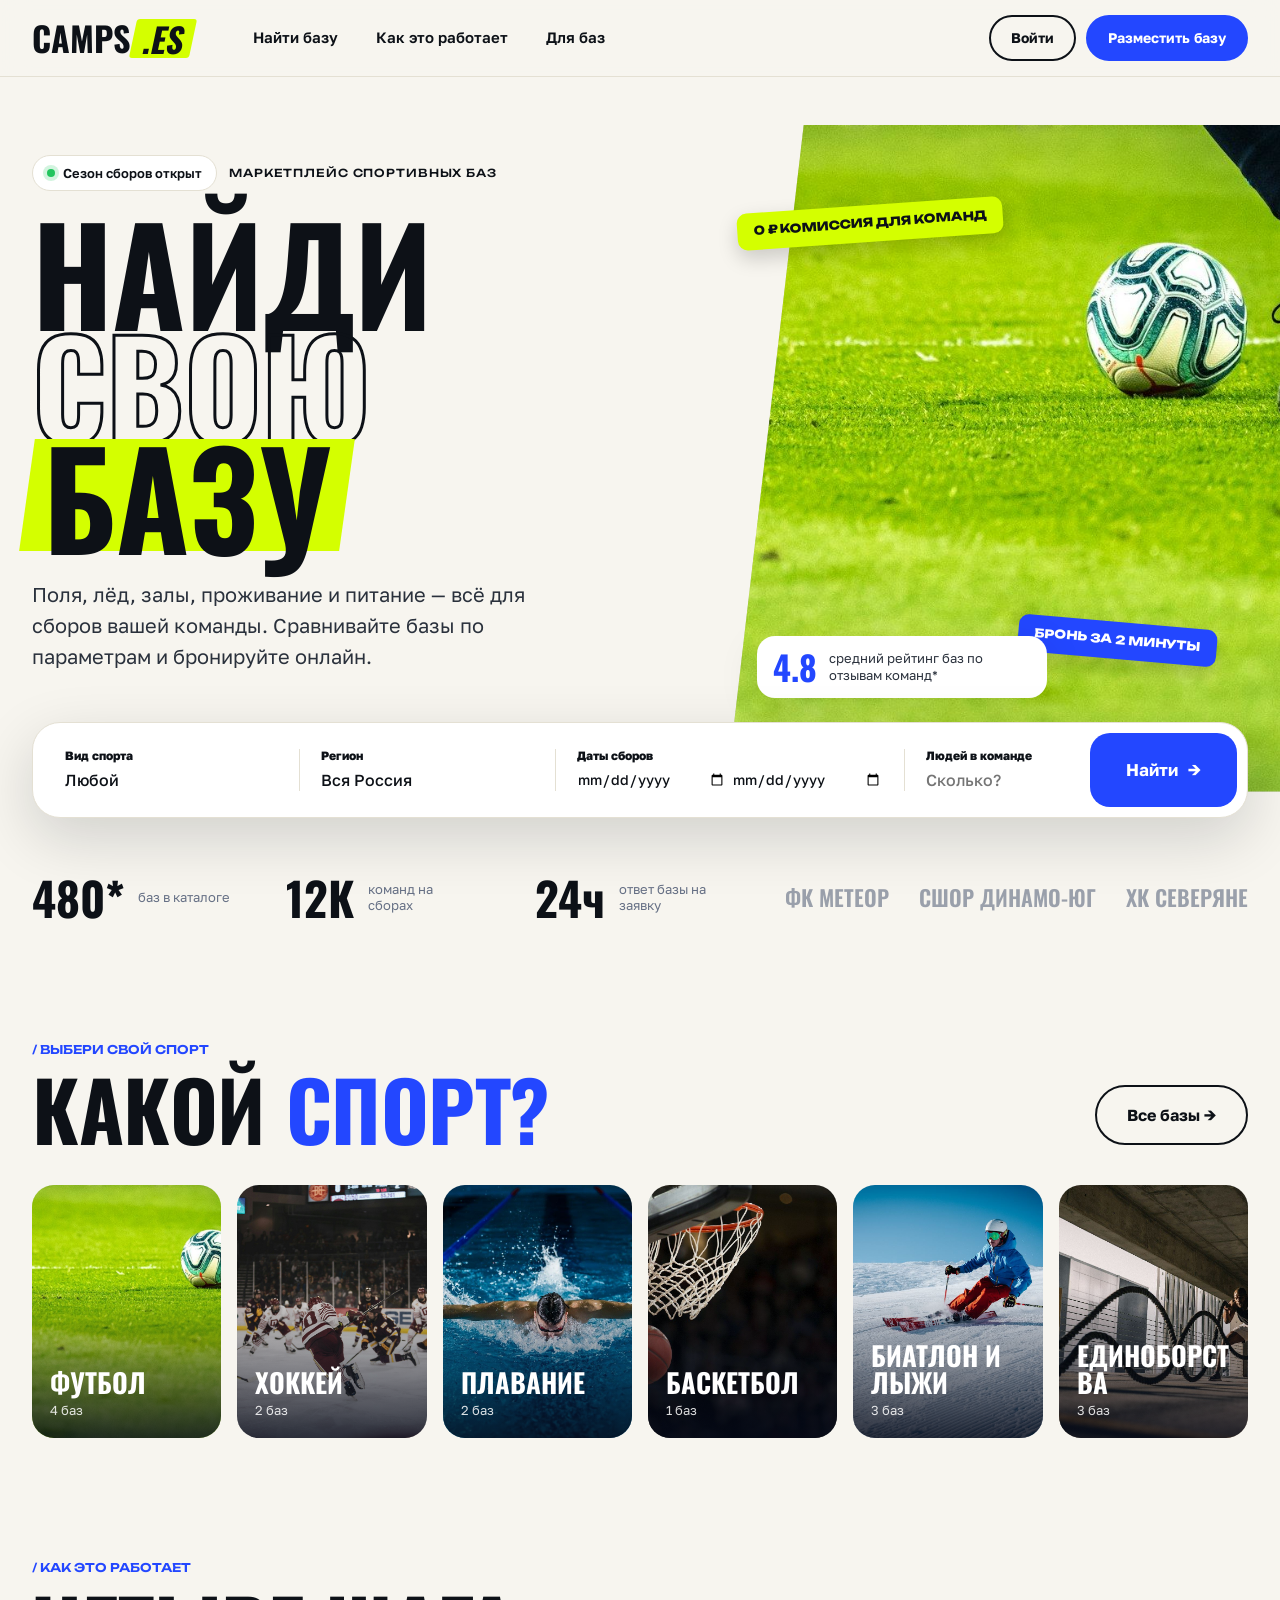
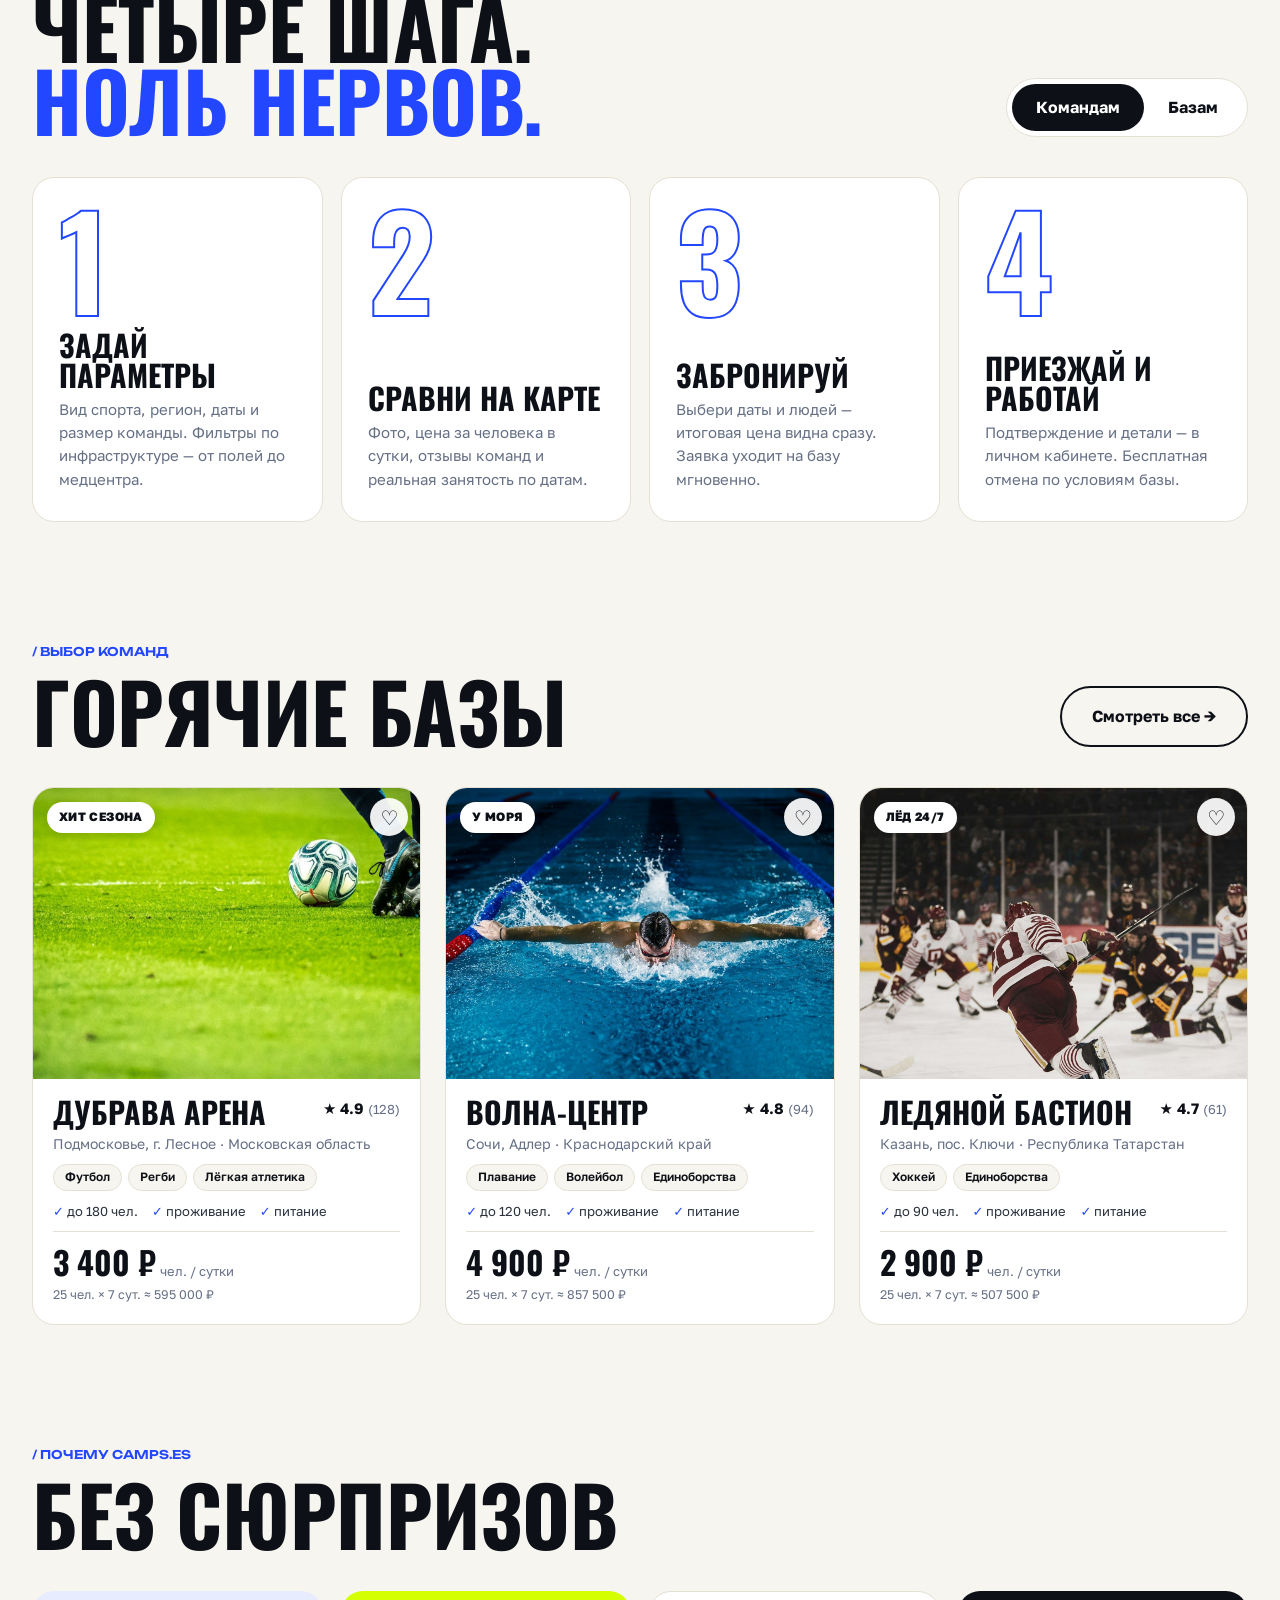
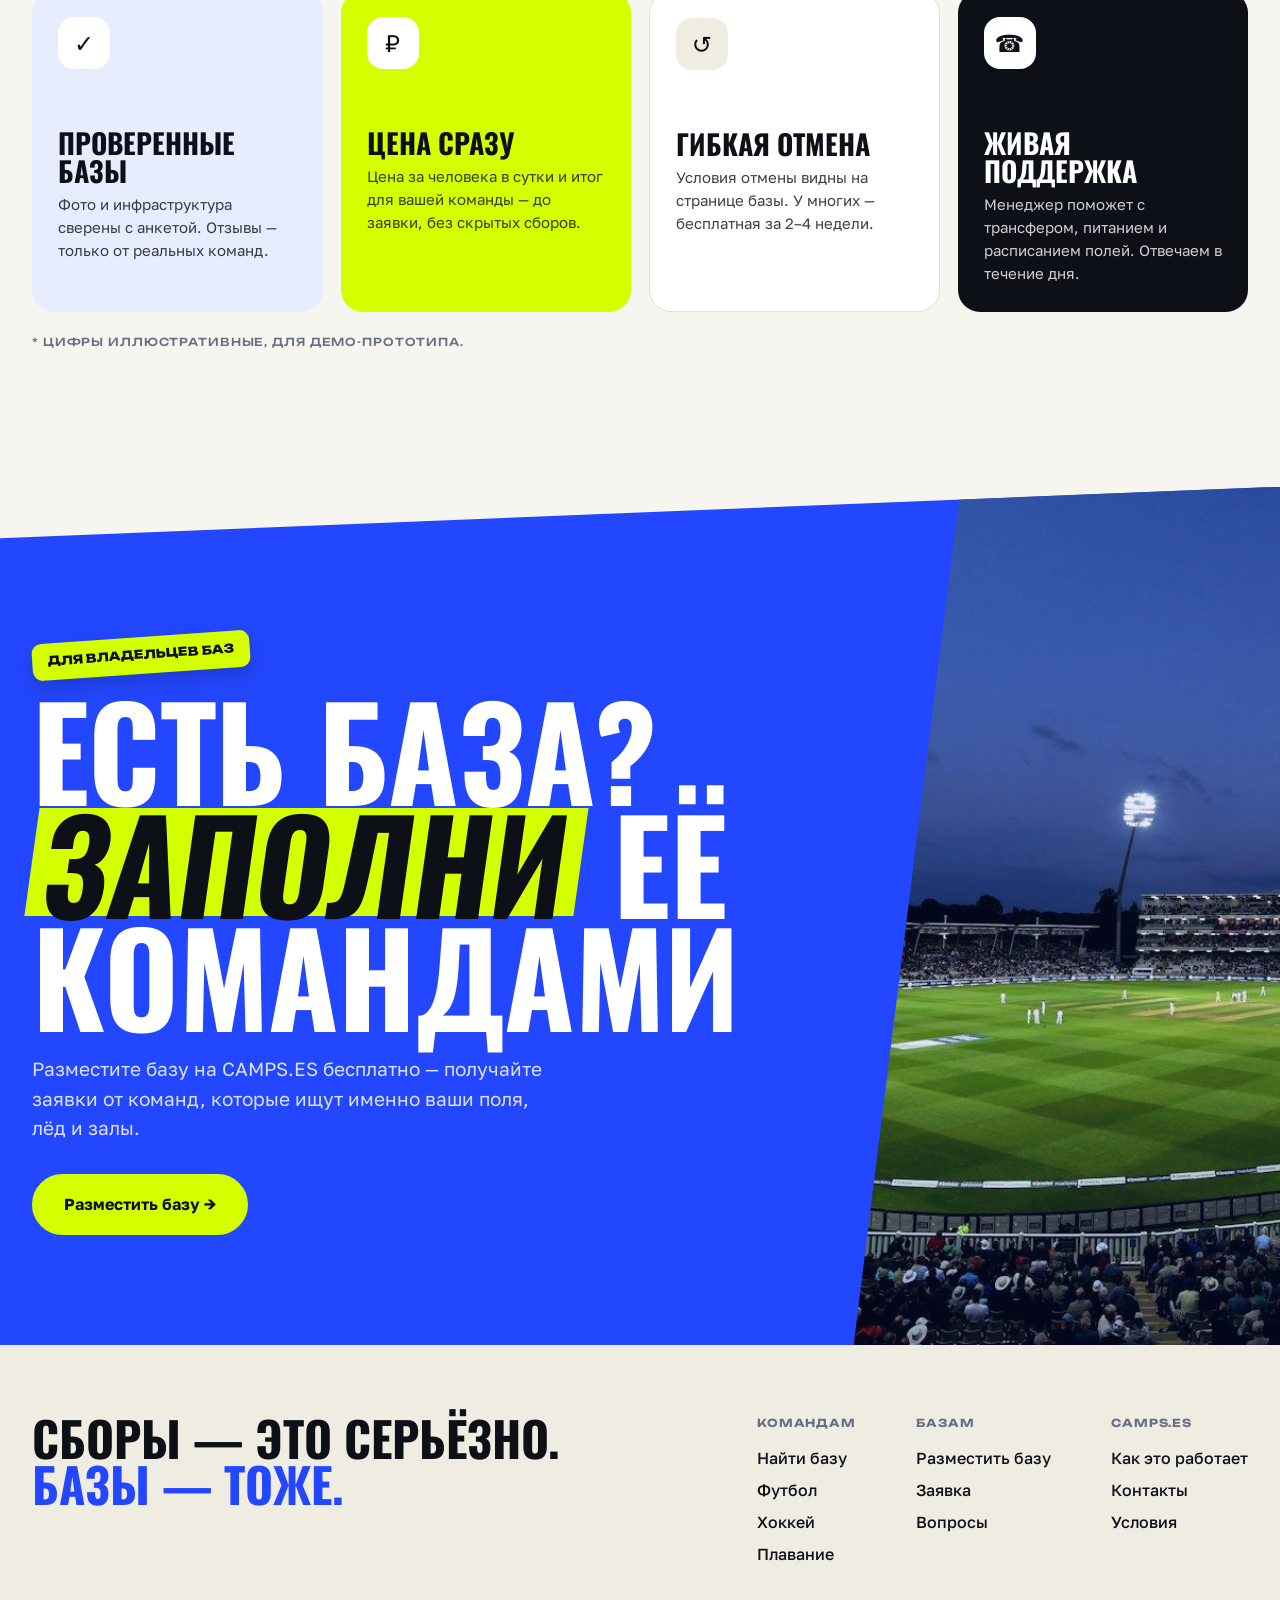
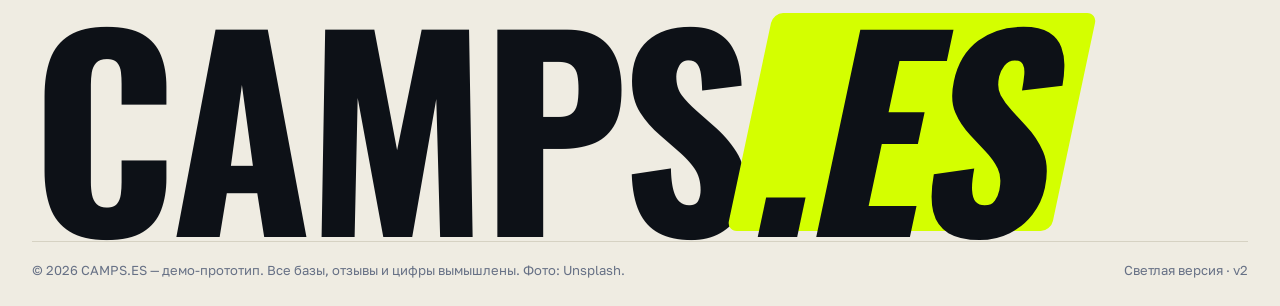
==== index.html @ 7aaec983 "CAMPS.ES light prototype" ====
<!doctype html>
<html lang="ru"><head><meta charset="utf-8"><meta name="viewport" content="width=device-width,initial-scale=1">
<title>CAMPS.ES — найди спортивную базу и забронируй сборы</title>
<meta name="description" content="CAMPS.ES — маркетплейс спортивных баз. Команды находят базу по параметрам и бронируют сборы онлайн.">
<link rel="stylesheet" href="css/style.css"></head>
<body data-page="home">
<section class="hero"><div class="wrap">
 <div class="hero-l">
  <div class="hero-kick"><span class="pill"><i></i> Сезон сборов открыт</span><span class="mono">Маркетплейс спортивных баз</span></div>
  <h1 class="disp"><span>Найди</span><span class="o">свою</span><span><em class="hl" style="font-style:normal"><em style="font-style:normal">базу</em></em></span></h1>
  <p class="sub">Поля, лёд, залы, проживание и питание — всё для сборов вашей команды. Сравнивайте базы по параметрам и бронируйте онлайн.</p>
 </div>
 <div class="hero-r">
  <div class="hero-ph"><img src="img/player.jpg" alt="Футболист на поле"></div>
  <span class="sticker s1">0 ₽ комиссия для команд</span>
  <span class="sticker blue s2">Бронь за 2 минуты</span>
  <div class="fl"><b>4.8</b><span>средний рейтинг баз по отзывам команд*</span></div>
 </div>
</div></section>
<div class="wrap"><form class="sbar" id="sform" action="search.html" method="get">
 <label><span>Вид спорта</span><select name="sport" id="fs"></select></label>
 <label><span>Регион</span><select name="region" id="fr"></select></label>
 <label><span>Даты сборов</span><div class="dates"><input type="date" name="from" aria-label="Заезд"><input type="date" name="to" aria-label="Выезд"></div></label>
 <label><span>Людей в команде</span><input type="number" name="size" min="1" max="500" placeholder="Сколько?"></label>
 <button type="submit">Найти <span aria-hidden="true">→</span></button>
</form></div>

<section class="trust"><div class="wrap">
 <div class="tn"><b>480*</b><span>баз в каталоге</span></div>
 <div class="tn"><b>12К</b><span>команд на сборах</span></div>
 <div class="tn"><b>24ч</b><span>ответ базы на заявку</span></div>
 <div class="clubs"><span>ФК Метеор</span><span>СШОР Динамо-Юг</span><span>ХК Северяне</span></div>
</div></section>

<section class="sec"><div class="wrap">
 <div class="sec-h"><div><span class="tag">/ ВЫБЕРИ СВОЙ СПОРТ</span><h2 class="disp">Какой <span class="blue">спорт?</span></h2></div><a class="btn ghost" href="search.html">Все базы →</a></div>
 <div class="tiles" id="tiles"></div>
</div></section>

<section class="sec" id="how" style="padding-top:20px"><div class="wrap">
 <div class="sec-h"><div><span class="tag">/ КАК ЭТО РАБОТАЕТ</span><h2 class="disp">Четыре шага.<br><span class="blue">Ноль нервов.</span></h2></div>
  <div class="tabs" role="tablist"><button class="on" data-t="teams">Командам</button><button data-t="bases">Базам</button></div></div>
 <div class="panel" id="p-teams"><div class="steps">
  <div class="step"><div class="n">1</div><h3>Задай параметры</h3><p>Вид спорта, регион, даты и размер команды. Фильтры по инфраструктуре — от полей до медцентра.</p></div>
  <div class="step"><div class="n">2</div><h3>Сравни на карте</h3><p>Фото, цена за человека в сутки, отзывы команд и реальная занятость по датам.</p></div>
  <div class="step"><div class="n">3</div><h3>Забронируй</h3><p>Выбери даты и людей — итоговая цена видна сразу. Заявка уходит на базу мгновенно.</p></div>
  <div class="step"><div class="n">4</div><h3>Приезжай и работай</h3><p>Подтверждение и детали — в личном кабинете. Бесплатная отмена по условиям базы.</p></div></div></div>
 <div class="panel" id="p-bases" hidden><div class="steps">
  <div class="step"><div class="n">1</div><h3>Заполни анкету</h3><p>Расскажи о полях, залах, номерах и питании. Займёт 10 минут.</p></div>
  <div class="step"><div class="n">2</div><h3>Загрузи фото</h3><p>Покажи базу в лучшем свете. Мы поможем оформить страницу.</p></div>
  <div class="step"><div class="n">3</div><h3>Получай заявки</h3><p>Команды находят вас по фильтрам и присылают запросы на даты.</p></div>
  <div class="step"><div class="n">4</div><h3>Веди календарь</h3><p>Подтверждай брони и управляй занятостью в одном окне.</p></div></div></div>
</div></section>

<section class="sec" style="padding-top:20px"><div class="wrap">
 <div class="sec-h"><div><span class="tag">/ ВЫБОР КОМАНД</span><h2 class="disp">Горячие базы</h2></div><a class="btn ghost" href="search.html">Смотреть все →</a></div>
 <div class="grid" id="feat"></div>
</div></section>

<section class="sec" style="padding-top:20px"><div class="wrap">
 <div class="sec-h"><div><span class="tag">/ ПОЧЕМУ CAMPS.ES</span><h2 class="disp">Без сюрпризов</h2></div></div>
 <div class="why">
  <div class="wy"><i>✓</i><h3>Проверенные базы</h3><p>Фото и инфраструктура сверены с анкетой. Отзывы — только от реальных команд.</p></div>
  <div class="wy"><i>₽</i><h3>Цена сразу</h3><p>Цена за человека в сутки и итог для вашей команды — до заявки, без скрытых сборов.</p></div>
  <div class="wy"><i>↺</i><h3>Гибкая отмена</h3><p>Условия отмены видны на странице базы. У многих — бесплатная за 2–4 недели.</p></div>
  <div class="wy"><i>☎</i><h3>Живая поддержка</h3><p>Менеджер поможет с трансфером, питанием и расписанием полей. Отвечаем в течение дня.</p></div>
 </div>
 <p class="mono" style="margin-top:22px;color:var(--mute)">* Цифры иллюстративные, для демо-прототипа.</p>
</div></section>

<section class="cta"><div class="ph"><img src="img/stadium.jpg" alt=""></div><div class="wrap">
 <span class="sticker">Для владельцев баз</span>
 <h2 class="disp" style="margin-top:22px">Есть база?<br><em>Заполни</em> её<br>командами</h2>
 <p>Разместите базу на CAMPS.ES бесплатно — получайте заявки от команд, которые ищут именно ваши поля, лёд и залы.</p>
 <a class="btn lime" href="partner.html">Разместить базу →</a>
</div></section>

<script src="js/data.js"></script><script src="js/app.js"></script>
<script>
document.addEventListener("DOMContentLoaded",()=>{
 $("#fs").innerHTML='<option value="">Любой</option>'+SPORTS.map(s=>`<option>${s}</option>`).join("");
 $("#fr").innerHTML='<option value="">Вся Россия</option>'+REGIONS.map(s=>`<option>${s}</option>`).join("");
 const T=[["Футбол","player"],["Хоккей","hockey"],["Плавание","swimmer"],["Баскетбол","hoop"],["Биатлон и лыжи","ski"],["Единоборства","ropes"]];
 $("#tiles").innerHTML=T.map(([s,i])=>`<a class="tile" href="search.html?sport=${encodeURIComponent(s)}"><img src="img/${i}.jpg" alt="${s}" loading="lazy"><b>${s}</b><small>${BASES.filter(b=>b.sports.includes(s)).length} баз</small></a>`).join("");
 $("#feat").innerHTML=["dubrava","volna","bastion"].map(id=>card(BASES.find(b=>b.id===id))).join("");
 $$(".tabs button").forEach(b=>b.onclick=()=>{$$(".tabs button").forEach(x=>x.classList.toggle("on",x===b));$("#p-teams").hidden=b.dataset.t!=="teams";$("#p-bases").hidden=b.dataset.t!=="bases"});
 const f=$("#sform");f.querySelector("[name=from]").addEventListener("change",e=>{const t=f.querySelector("[name=to]");if(!t.value||t.value<e.target.value)t.value=e.target.value});
 f.addEventListener("submit",()=>{$$("input,select",f).forEach(i=>{if(!i.value)i.disabled=true})});
 window.addEventListener("pageshow",()=>$$("input,select",f).forEach(i=>i.disabled=false));
});
</script></body></html>
---- css/style.css ----
@font-face{font-family:"Oswald";src:url(../fonts/Oswald.ttf) format("truetype");font-weight:200 700;font-display:swap}
@font-face{font-family:"Unbounded";src:url(../fonts/Unbounded.ttf) format("truetype");font-weight:200 900;font-display:swap}
@font-face{font-family:"Golos Text";src:url(../fonts/GolosText.ttf) format("truetype");font-weight:400 900;font-display:swap}
:root{--bg:#f7f5ef;--bg2:#efece2;--white:#fff;--ink:#0d1117;--ink2:#2a313c;--mute:#667085;--line:#e4e0d3;--blue:#2347ff;--blue-d:#1630c8;--tint:#e8ecff;--lime:#d4ff00;--coral:#ff5a36;
--disp:"Oswald","Arial Narrow",Impact,sans-serif;--wide:"Unbounded","Arial Black",sans-serif;--body:"Golos Text",system-ui,Arial,sans-serif;--w:1320px;--r:22px;--sh:0 10px 40px rgba(13,17,23,.10)}
*{box-sizing:border-box;margin:0;padding:0}
html{scroll-behavior:smooth;overflow-x:clip}
body{background:var(--bg);color:var(--ink);font:400 16px/1.55 var(--body);overflow-x:clip;-webkit-font-smoothing:antialiased}
img,svg{display:block;max-width:100%}
a{color:inherit;text-decoration:none}
button,input,select,textarea{font:inherit;color:inherit}
.wrap{max-width:var(--w);margin:0 auto;padding:0 32px}
.disp{font-family:var(--disp);font-weight:700;text-transform:uppercase;line-height:.9;letter-spacing:-.005em}
.mono{font-family:var(--wide);font-size:11px;letter-spacing:.08em;text-transform:uppercase;font-weight:500}
.blue{color:var(--blue)}
.hl{background:var(--lime);padding:0 .12em;margin:0 -.04em;-webkit-box-decoration-break:clone;box-decoration-break:clone;display:inline-block;transform:skewX(-8deg)}
.hl>*{display:inline-block;transform:skewX(8deg)}
.star{color:var(--ink)}
/* header */
.hdr{position:sticky;top:0;z-index:60;background:rgba(247,245,239,.9);backdrop-filter:blur(14px);border-bottom:1px solid var(--line)}
.hdr .wrap{display:flex;align-items:center;gap:32px;height:76px}
.logo{display:flex;align-items:center;font-family:var(--disp);font-weight:700;font-size:34px;line-height:1;text-transform:uppercase;white-space:nowrap;color:var(--ink)}
.logo i{font-style:normal;background:var(--lime);color:var(--ink);padding:3px 9px 2px 11px;margin-left:3px;transform:skewX(-12deg);display:inline-block;transition:.2s;border-radius:3px}
.logo:hover i{background:var(--blue);color:#fff;transform:skewX(-12deg) rotate(-3deg) scale(1.06)}
.nav{display:flex;gap:6px;margin-left:12px}
.nav a{font-weight:600;font-size:15px;padding:9px 16px;border-radius:99px;transition:.15s}
.nav a:hover{background:var(--bg2)}.nav a.on{background:var(--ink);color:#fff}
.hdr-r{margin-left:auto;display:flex;gap:10px;align-items:center}
.burger{display:none;background:var(--ink);color:#fff;border:0;width:44px;height:44px;border-radius:50%;font-size:20px;cursor:pointer}
/* buttons */
.btn{display:inline-flex;align-items:center;justify-content:center;gap:10px;background:var(--blue);color:#fff;border:2px solid var(--blue);padding:16px 30px;border-radius:99px;font-weight:700;font-size:16px;cursor:pointer;transition:transform .15s,box-shadow .15s,background .15s;white-space:nowrap}
.btn:hover{transform:translateY(-3px);box-shadow:0 12px 24px rgba(35,71,255,.32);background:var(--blue-d);border-color:var(--blue-d)}
.btn:active{transform:none;box-shadow:none}
.btn.ghost{background:transparent;color:var(--ink);border-color:var(--ink)}
.btn.ghost:hover{background:var(--ink);color:#fff;box-shadow:none;border-color:var(--ink)}
.btn.lime{background:var(--lime);color:var(--ink);border-color:var(--lime)}
.btn.lime:hover{background:#fff;border-color:#fff;box-shadow:0 12px 24px rgba(0,0,0,.2)}
.btn.dark{background:var(--ink);border-color:var(--ink)}.btn.dark:hover{background:var(--blue);border-color:var(--blue)}
.btn.sm{padding:10px 20px;font-size:14px}.btn.block{width:100%}
.btn[disabled]{opacity:.4;pointer-events:none}
.badge{position:absolute;left:14px;top:14px;background:#fff;color:var(--ink);font-weight:800;font-size:12px;padding:6px 12px;border-radius:99px;box-shadow:0 2px 10px rgba(0,0,0,.12);text-transform:uppercase;letter-spacing:.03em}
.sticker{display:inline-block;background:var(--lime);color:var(--ink);font-family:var(--wide);font-weight:800;font-size:12px;text-transform:uppercase;padding:9px 16px;border-radius:10px;transform:rotate(-4deg);box-shadow:0 8px 20px rgba(0,0,0,.18)}
.sticker.blue{background:var(--blue);color:#fff}.sticker.white{background:#fff}
/* hero */
.hero{position:relative;padding:48px 0 0;overflow:hidden}
.hero .wrap{display:grid;grid-template-columns:1.12fr .88fr;gap:30px;align-items:stretch;position:relative}
.hero-l{padding:30px 0 120px;position:relative;z-index:2}
.hero-kick{display:flex;gap:12px;align-items:center;margin-bottom:24px;flex-wrap:wrap}
.pill{display:inline-flex;align-items:center;gap:8px;background:#fff;border:1px solid var(--line);padding:7px 14px;border-radius:99px;font-weight:600;font-size:13px}
.pill i{width:8px;height:8px;border-radius:50%;background:#22c55e;box-shadow:0 0 0 4px rgba(34,197,94,.2)}
.hero h1{font-size:clamp(76px,10.4vw,168px);line-height:.84}
.hero h1 span{display:block}
.hero h1 .o{color:transparent;-webkit-text-stroke:3px var(--ink)}
.hero p.sub{font-size:20px;max-width:520px;margin:28px 0 0;color:var(--ink2)}
.hero-r{position:relative;min-height:600px}
.hero-ph{position:absolute;inset:0 -32px 0 0;border-radius:36px 0 0 36px;overflow:hidden;clip-path:polygon(14% 0,100% 0,100% 100%,0 100%);background:#ccc}
.hero-ph img{width:100%;height:100%;object-fit:cover;object-position:60% 50%}
.hero-r .sticker{position:absolute;z-index:3}
.hero-r .s1{left:2%;top:12%}.hero-r .s2{right:6%;bottom:20%;transform:rotate(5deg)}
.hero-r .fl{position:absolute;z-index:3;left:6%;bottom:14%;background:#fff;border-radius:18px;padding:14px 16px;box-shadow:var(--sh);display:flex;gap:12px;align-items:center;max-width:290px}
.fl b{font-family:var(--disp);font-size:34px;line-height:1;color:var(--blue)}
.fl span{font-size:13px;line-height:1.3;color:var(--ink2)}
.sbar{position:relative;z-index:5;margin:-70px auto 0;background:#fff;border-radius:28px;box-shadow:0 20px 60px rgba(13,17,23,.16);display:grid;grid-template-columns:1.1fr 1.1fr 1.5fr .8fr auto;padding:10px;border:1px solid var(--line)}
.sbar label{display:block;padding:14px 22px;border-radius:20px;cursor:pointer;transition:background .15s;position:relative}
.sbar label+label:before{content:"";position:absolute;left:0;top:22%;height:56%;width:1px;background:var(--line)}
.sbar label:hover,.sbar label:focus-within{background:var(--bg)}
.sbar label span{display:block;font-weight:800;font-size:12px;margin-bottom:2px}
.sbar select,.sbar input{width:100%;background:transparent;border:0;outline:0;font-size:16px;font-weight:500;color:var(--ink);padding:0;height:26px}
.sbar select{appearance:none;cursor:pointer}
.sbar .dates{display:grid;grid-template-columns:1fr 1fr;gap:6px}
.sbar .dates input{font-size:14px}
.sbar button{border:0;background:var(--blue);color:#fff;padding:0 36px;border-radius:20px;font-weight:700;font-size:17px;cursor:pointer;transition:.15s;display:flex;align-items:center;gap:10px}
.sbar button:hover{background:var(--ink)}
.trust{padding:56px 0 20px}
.trust .wrap{display:flex;gap:48px;align-items:center;justify-content:space-between;flex-wrap:wrap}
.tn{display:flex;gap:14px;align-items:center}.tn b{font-family:var(--disp);font-size:46px;line-height:1}.tn span{font-size:13px;color:var(--mute);line-height:1.25;max-width:110px}
.clubs{display:flex;gap:30px;font-family:var(--disp);font-size:22px;text-transform:uppercase;color:#9aa0ab;font-weight:600;flex-wrap:wrap}
/* sections */
.sec{padding:96px 0}
.sec-h{display:flex;justify-content:space-between;align-items:flex-end;gap:24px;margin-bottom:40px;flex-wrap:wrap}
.sec-h h2{font-size:clamp(46px,6.4vw,92px)}
.sec-h .tag{display:inline-block;font-family:var(--wide);font-size:12px;color:var(--blue);font-weight:600;margin-bottom:12px}
.tiles{display:grid;grid-template-columns:repeat(6,1fr);gap:16px}
.tile{position:relative;aspect-ratio:3/4;border-radius:var(--r);overflow:hidden;background:#ddd;color:#fff;display:flex;flex-direction:column;justify-content:flex-end;padding:18px;transition:transform .2s}
.tile img{position:absolute;inset:0;width:100%;height:100%;object-fit:cover;transition:transform .5s}
.tile:after{content:"";position:absolute;inset:0;background:linear-gradient(180deg,transparent 40%,rgba(5,10,25,.82))}
.tile:hover{transform:translateY(-6px)}.tile:hover img{transform:scale(1.08)}
.tile b,.tile small{position:relative;z-index:1}
.tile b{font-family:var(--disp);font-size:30px;text-transform:uppercase;line-height:1}
.tile small{font-size:13px;opacity:.85;margin-top:4px}
.tabs{display:inline-flex;background:#fff;border:1px solid var(--line);border-radius:99px;padding:5px}
.tabs button{background:none;border:0;padding:11px 24px;border-radius:99px;font-weight:700;cursor:pointer;transition:.15s}
.tabs button.on{background:var(--ink);color:#fff}
.steps{display:grid;grid-template-columns:repeat(4,1fr);gap:18px}
.step{background:#fff;border:1px solid var(--line);border-radius:var(--r);padding:28px 26px 30px;transition:.2s;min-height:300px;display:flex;flex-direction:column}
.step:hover{background:var(--blue);color:#fff;transform:translateY(-6px);box-shadow:0 20px 40px rgba(35,71,255,.28)}
.step .n{font-family:var(--disp);font-weight:700;font-size:130px;line-height:.8;color:transparent;-webkit-text-stroke:2px var(--blue);transition:.2s}
.step:hover .n{-webkit-text-stroke-color:var(--lime);color:var(--lime)}
.step h3{font-family:var(--disp);font-size:30px;text-transform:uppercase;margin:auto 0 8px;line-height:1;padding-top:20px}
.step p{color:var(--mute);font-size:15px}.step:hover p{color:#dfe5ff}
.panel[hidden]{display:none}
/* cards */
.grid{display:grid;grid-template-columns:repeat(3,1fr);gap:28px 24px}
.card{display:flex;flex-direction:column;position:relative;background:#fff;border:1px solid var(--line);border-radius:var(--r);overflow:hidden;transition:transform .2s,box-shadow .2s}
.card:hover{transform:translateY(-6px);box-shadow:var(--sh)}
.card.hot,.card.active{box-shadow:0 0 0 3px var(--blue),var(--sh)}
.card .pic{position:relative;aspect-ratio:4/3;overflow:hidden;background:#ddd}
.card .pic img{width:100%;height:100%;object-fit:cover;transition:transform .6s}
.card:hover .pic img{transform:scale(1.06)}
.heart{position:absolute;right:12px;top:10px;width:38px;height:38px;border-radius:50%;background:rgba(255,255,255,.92);display:grid;place-items:center;font-size:20px;transition:.15s}
.card:hover .heart{background:var(--coral);color:#fff}
.card .bd{padding:18px 20px 20px;display:flex;flex-direction:column;gap:10px;flex:1}
.card .r1{display:flex;justify-content:space-between;gap:10px;align-items:flex-start}
.card h3{font-family:var(--disp);font-size:30px;font-weight:700;text-transform:uppercase;line-height:1}
.rt{font-weight:700;white-space:nowrap;font-size:15px}.rt small{color:var(--mute);font-weight:400;font-size:13px}
.card .loc{color:var(--mute);font-size:14px;margin-top:-4px}
.chips{display:flex;flex-wrap:wrap;gap:6px}
.chip{background:var(--bg);border:1px solid var(--line);padding:3px 11px;font-size:12px;font-weight:600;border-radius:99px}
.chip.on{background:var(--lime);border-color:var(--lime)}
.facts{display:flex;gap:14px;font-size:13px;color:var(--ink2);flex-wrap:wrap}
.facts span:before{content:"✓ ";color:var(--blue);font-weight:900}
.card .ft{margin-top:auto;padding-top:14px;border-top:1px solid var(--line)}
.price b{font-family:var(--disp);font-size:32px;line-height:1}.price small{color:var(--mute);font-size:13px}
.est{font-size:12.5px;color:var(--mute);margin-top:2px}
/* why */
.why{display:grid;grid-template-columns:repeat(4,1fr);gap:18px}
.wy{padding:26px;border-radius:var(--r);background:var(--tint)}
.wy:nth-child(2){background:var(--lime)}.wy:nth-child(3){background:#fff;border:1px solid var(--line)}.wy:nth-child(4){background:var(--ink);color:#fff}
.wy i{font-style:normal;display:grid;place-items:center;width:52px;height:52px;border-radius:16px;background:#fff;color:var(--ink);font-size:24px;margin-bottom:60px}
.wy h3{font-family:var(--disp);text-transform:uppercase;font-size:28px;line-height:1;margin-bottom:8px}
.wy p{font-size:15px;opacity:.8}
/* cta */
.cta{background:var(--blue);color:#fff;position:relative;overflow:hidden;clip-path:polygon(0 6%,100% 0,100% 100%,0 100%);padding:150px 0 110px;margin-top:40px}
.cta h2{font-size:clamp(60px,10vw,160px);line-height:.84}
.cta h2 em{font-style:normal;color:var(--ink);background:var(--lime);display:inline-block;padding:0 .1em;transform:skewX(-8deg);margin:.04em 0}
.cta p{max-width:520px;font-size:19px;margin:26px 0 32px;color:#dbe2ff}
.cta .ph{position:absolute;right:-60px;top:0;bottom:0;width:38%;clip-path:polygon(22% 0,100% 0,100% 100%,0 100%)}
.cta .ph img{width:100%;height:100%;object-fit:cover;opacity:.9}
.cta .wrap{position:relative;z-index:1}
/* footer */
.ftr{background:var(--bg2);padding:70px 0 26px;overflow:hidden}
.ftr-top{display:flex;justify-content:space-between;gap:40px;flex-wrap:wrap}
.ftr .lead{font-family:var(--disp);font-weight:700;font-size:48px;text-transform:uppercase;line-height:.95}
.ftr .lead span{color:var(--blue)}
.ftr .cols{display:flex;gap:60px}
.ftr h4{font-family:var(--wide);font-size:11px;text-transform:uppercase;letter-spacing:.08em;margin-bottom:14px;color:var(--mute)}
.ftr li{list-style:none;margin:7px 0;font-weight:500}.ftr li a:hover{color:var(--blue)}
.ftr-logo{margin:40px 0 10px}.ftr-logo .logo{font-size:min(20vw,290px);line-height:.85;letter-spacing:-.02em}.ftr-logo .logo i{border-radius:10px;padding:0 .05em 0 .08em}
.ftr .small{padding-top:18px;border-top:1px solid #d6d2c3;display:flex;justify-content:space-between;gap:20px;flex-wrap:wrap;font-size:13px;color:var(--mute)}
/* search page */
.sp-head{padding-top:34px}
.sp-head .mono{display:block;margin-bottom:10px}.sp-head h1{font-size:clamp(46px,6vw,84px)}
.fbar{position:sticky;top:76px;z-index:40;background:rgba(247,245,239,.94);backdrop-filter:blur(12px);border-bottom:1px solid var(--line);padding:14px 0;margin-top:22px}
.fbar .wrap{display:flex;gap:10px;align-items:center;flex-wrap:wrap}
.fc{position:relative}
.fc>button{background:#fff;border:1.5px solid var(--line);border-radius:99px;padding:10px 18px;font-weight:600;font-size:14px;cursor:pointer;display:flex;gap:8px;align-items:center;transition:.15s;white-space:nowrap}
.fc>button:hover{border-color:var(--ink)}
.fc>button.set{background:var(--ink);color:#fff;border-color:var(--ink)}
.fc>button:after{content:"";width:7px;height:7px;border-right:2px solid currentColor;border-bottom:2px solid currentColor;transform:rotate(45deg) translate(-2px,-2px);margin-left:2px}
.pop{display:none;position:absolute;left:0;top:calc(100% + 10px);background:#fff;border-radius:20px;box-shadow:0 20px 60px rgba(13,17,23,.2);border:1px solid var(--line);padding:20px;min-width:290px;z-index:50}
.pop.open{display:block}
.pop h5{font-family:var(--wide);font-size:11px;text-transform:uppercase;color:var(--mute);margin-bottom:12px;letter-spacing:.06em}
.opt{display:flex;flex-wrap:wrap;gap:8px;max-width:340px}
.opt button{border:1.5px solid var(--line);background:#fff;border-radius:99px;padding:8px 14px;font-weight:600;font-size:14px;cursor:pointer}
.opt button:hover{border-color:var(--ink)}.opt button.on{background:var(--blue);color:#fff;border-color:var(--blue)}
.fld{width:100%;background:#fff;border:1.5px solid var(--line);padding:11px 14px;outline:0;font-weight:500;border-radius:14px;transition:.15s}
.fld:focus,.fld:hover{border-color:var(--blue)}
select.fld{appearance:none;background:#fff url("data:image/svg+xml,%3Csvg xmlns='http://www.w3.org/2000/svg' width='12' height='8'%3E%3Cpath fill='%232347ff' d='M0 0l6 8 6-8z'/%3E%3C/svg%3E") right 14px center no-repeat;padding-right:36px;cursor:pointer}
.two{display:grid;grid-template-columns:1fr 1fr;gap:10px}
.rv-val{font-family:var(--disp);font-size:34px;color:var(--blue);line-height:1;margin-bottom:10px}
input[type=range]{-webkit-appearance:none;appearance:none;width:100%;height:6px;background:var(--line);border-radius:9px;outline:0;cursor:pointer}
input[type=range]::-webkit-slider-thumb{-webkit-appearance:none;width:26px;height:26px;border-radius:50%;background:var(--blue);border:4px solid #fff;box-shadow:0 2px 8px rgba(0,0,0,.3)}
input[type=range]::-moz-range-thumb{width:20px;height:20px;border-radius:50%;background:var(--blue);border:4px solid #fff}
.chk{display:flex;align-items:center;gap:12px;padding:8px 0;cursor:pointer;font-weight:500;user-select:none;position:relative}
.chk input{position:absolute;opacity:0;width:24px;height:24px;left:0;cursor:pointer}
.chk i{width:24px;height:24px;border:2px solid #b8bcc6;border-radius:7px;display:grid;place-items:center;transition:.15s;flex:none}
.chk:hover i{border-color:var(--blue)}
.chk input:checked+i{background:var(--blue);border-color:var(--blue)}
.chk input:checked+i:after{content:"";width:10px;height:6px;border-left:3px solid #fff;border-bottom:3px solid #fff;transform:rotate(-45deg) translate(1px,-1px)}
.chk input:focus-visible+i{outline:3px solid var(--lime);outline-offset:2px}
.reset{background:none;border:0;font-weight:700;text-decoration:underline;cursor:pointer;margin-left:auto;font-size:14px}
.split{display:grid;grid-template-columns:minmax(0,1fr) minmax(0,.9fr);gap:28px;padding-block:28px 90px;align-items:start}
.sortbar{display:flex;justify-content:space-between;align-items:center;gap:14px;margin-bottom:20px;flex-wrap:wrap}
.sortbar .cnt{font-family:var(--disp);font-size:30px;text-transform:uppercase;font-weight:700}.sortbar .cnt b{color:var(--blue)}
.sortbar select{width:auto;min-width:220px}
.tags{display:flex;gap:8px;flex-wrap:wrap;margin-bottom:18px}
.tag-x{background:var(--tint);color:var(--blue-d);padding:5px 6px 5px 14px;font-size:13px;font-weight:700;display:inline-flex;gap:8px;align-items:center;border-radius:99px}
.tag-x button{background:var(--blue);color:#fff;border:0;width:20px;height:20px;border-radius:50%;cursor:pointer;font-weight:900;line-height:1}
.list{display:grid;gap:18px}
.card.row{flex-direction:row}
.card.row .pic{width:42%;aspect-ratio:auto;min-height:250px;flex:none}
.card.row .bd{padding:18px 20px}
.card.row h3{font-size:28px}
.mapw{position:sticky;top:150px;height:calc(100vh - 176px);min-height:520px}
.map{position:absolute;inset:0;border-radius:28px;overflow:hidden;background:#d9e6d3;border:1px solid var(--line)}
.map svg.bgm{position:absolute;inset:0;width:100%;height:100%}
.pin{position:absolute;transform:translate(-50%,-50%);background:#fff;border:0;border-radius:99px;padding:7px 12px;font-weight:800;font-size:13px;box-shadow:0 4px 14px rgba(13,17,23,.25);cursor:pointer;transition:.15s;z-index:2;white-space:nowrap}
.pin:hover,.pin.on{background:var(--blue);color:#fff;transform:translate(-50%,-50%) scale(1.14);z-index:5}
.pin.off{opacity:.25;pointer-events:none}
.city{position:absolute;transform:translate(-50%,-50%);font-size:11px;font-weight:700;color:#5b6b58;text-transform:uppercase;letter-spacing:.06em;z-index:1}
.city:before{content:"";display:inline-block;width:7px;height:7px;background:#5b6b58;border-radius:50%;margin-right:6px}
.mpop{position:absolute;left:16px;right:16px;bottom:16px;z-index:6;background:#fff;border-radius:20px;display:none;box-shadow:var(--sh);overflow:hidden}
.mpop.open{display:flex}
.mpop img{width:120px;object-fit:cover}
.mpop div{padding:12px 16px}.mpop b{font-family:var(--disp);font-size:24px;text-transform:uppercase;display:block;line-height:1}
.mpop small{color:var(--mute)}
.mlabel{position:absolute;left:16px;top:14px;background:#fff;border-radius:99px;padding:6px 14px;font-size:12px;font-weight:700;z-index:3;box-shadow:0 2px 8px rgba(0,0,0,.12)}
.empty{border:2px dashed var(--line);border-radius:var(--r);padding:60px 28px;text-align:center;background:#fff}
.empty h3{font-size:60px;margin-bottom:10px}
.mobtog{display:none}
/* base page */
.crumbs{padding:20px 0 10px;font-size:14px;color:var(--mute)}.crumbs a:hover{color:var(--blue)}
.bhead{display:flex;justify-content:space-between;gap:24px;align-items:flex-end;flex-wrap:wrap;margin-bottom:22px}
.bhead h1{font-size:clamp(52px,7.4vw,112px)}
.meta{display:flex;gap:10px 22px;flex-wrap:wrap;margin-top:14px;font-weight:500;align-items:center}
.meta .v{background:var(--tint);color:var(--blue-d);font-weight:700;padding:4px 12px;border-radius:99px;font-size:13px}
.acts{display:flex;gap:10px}
.mos{display:grid;grid-template-columns:2fr 1fr 1fr;grid-template-rows:230px 230px;gap:10px;border-radius:28px;overflow:hidden;position:relative}
.mos button{padding:0;border:0;overflow:hidden;cursor:pointer;background:#ddd;position:relative}
.mos button:first-child{grid-row:span 2}
.mos img{width:100%;height:100%;object-fit:cover;transition:transform .5s}
.mos button:hover img{transform:scale(1.06)}
.mos .all{position:absolute;right:16px;bottom:16px;background:#fff;border-radius:12px;padding:9px 16px;font-weight:700;font-size:14px;box-shadow:0 4px 14px rgba(0,0,0,.2);pointer-events:none}
.lb{position:fixed;inset:0;background:rgba(10,12,18,.94);z-index:120;display:none;place-items:center;padding:30px}
.lb.open{display:grid}.lb img{max-height:86vh;max-width:92vw;border-radius:14px}
.lb button{position:absolute;background:#fff;border:0;width:48px;height:48px;border-radius:50%;font-size:22px;cursor:pointer;font-weight:700}
.lb .x{right:20px;top:20px}.lb .p{left:20px;top:50%}.lb .n{right:20px;top:50%}
.blayout{display:grid;grid-template-columns:minmax(0,1fr) 410px;gap:60px;padding-block:40px 100px;align-items:start}
.stats{display:grid;grid-template-columns:repeat(4,1fr);gap:12px;margin-bottom:44px}
.stat{background:#fff;border:1px solid var(--line);border-radius:18px;padding:18px 20px}
.stat b{display:block;font-family:var(--disp);font-size:52px;line-height:.95;color:var(--blue)}.stat span{font-size:13px;color:var(--mute)}
.bsec{padding:40px 0;border-top:1px solid var(--line)}
.bsec h2{font-size:42px;margin-bottom:20px}
.bsec>p{color:var(--ink2);font-size:18px;max-width:760px}
.incl{display:grid;grid-template-columns:1fr 1fr;gap:12px 28px}
.incl div{display:flex;gap:12px;align-items:flex-start;font-weight:500}
.incl i{font-style:normal;flex:none;width:26px;height:26px;border-radius:50%;background:var(--lime);display:grid;place-items:center;font-weight:900;font-size:13px}
.incl div.no{opacity:.45}.incl div.no i{background:var(--line)}
.incl small{display:block;color:var(--mute);font-weight:400}
.inf{display:grid;grid-template-columns:repeat(3,1fr);gap:12px}
.inf div{background:#fff;border:1px solid var(--line);border-radius:18px;padding:18px;display:flex;flex-direction:column;gap:6px;font-weight:700}
.inf div b{font-size:28px;line-height:1}.inf small{color:var(--mute);font-weight:400}
.inf div.yes{border-color:var(--blue);background:var(--tint)}.inf div.no{opacity:.5}
.ptable{width:100%;border-collapse:collapse}
.ptable td{padding:16px 0;border-bottom:1px solid var(--line);font-size:17px}
.ptable td:last-child{text-align:right;font-family:var(--disp);font-size:28px;white-space:nowrap;padding-left:14px;font-weight:600}
.cal{display:grid;grid-template-columns:1fr 1fr;gap:30px}
.cal h4{font-weight:800;margin-bottom:10px;text-transform:capitalize}
.cg{display:grid;grid-template-columns:repeat(7,1fr);gap:3px;text-align:center;font-size:13px}
.cg span{padding:9px 0;border-radius:10px;font-weight:600}.cg .h{color:var(--mute);font-weight:500;font-size:11px}
.cg .busy{background:repeating-linear-gradient(45deg,#eee,#eee 4px,#e1ded2 4px,#e1ded2 8px);color:#a5a79f;text-decoration:line-through}
.cg .sel{background:var(--blue);color:#fff;border-radius:0}.cg .sel.a{border-radius:10px 0 0 10px}.cg .sel.z{border-radius:0 10px 10px 0}
.cg .past{color:#c3c0b4}
.legend{display:flex;gap:18px;margin-top:14px;font-size:13px;color:var(--mute)}.legend i{display:inline-block;width:12px;height:12px;border-radius:4px;margin-right:6px;vertical-align:-1px}
.rbig{display:flex;gap:40px;align-items:center;margin-bottom:26px;flex-wrap:wrap}
.rbig .n{font-family:var(--disp);font-size:90px;line-height:.9;color:var(--blue)}
.bars{flex:1;min-width:220px;display:grid;gap:7px}.bars div{display:grid;grid-template-columns:150px 1fr 30px;gap:12px;align-items:center;font-size:14px}
.bars u{height:7px;background:var(--line);border-radius:9px;position:relative;text-decoration:none}.bars u i{position:absolute;inset:0 auto 0 0;background:var(--ink);border-radius:9px}
.rev{display:grid;grid-template-columns:1fr 1fr;gap:16px}
.rv{background:#fff;border:1px solid var(--line);border-radius:18px;padding:20px}
.rv .st{color:var(--blue);letter-spacing:2px}.rv p{margin:8px 0 14px;font-size:15px}.rv .who{font-size:13px;color:var(--mute);font-weight:600}
.host{display:flex;gap:18px;align-items:center;background:#fff;border:1px solid var(--line);border-radius:22px;padding:22px}
.host .av{width:68px;height:68px;border-radius:50%;background:var(--lime);display:grid;place-items:center;font-family:var(--disp);font-size:32px;font-weight:700;flex:none}
.host b{font-size:18px}.host div small{display:block;color:var(--mute)}
.book{position:sticky;top:100px;background:#fff;border-radius:26px;padding:26px;border:1px solid var(--line);box-shadow:0 24px 60px rgba(13,17,23,.14)}
.book .top{display:flex;justify-content:space-between;align-items:flex-end;margin-bottom:16px}
.book .top .price b{font-size:48px}
.dgrid{border:1.5px solid var(--ink);border-radius:16px;overflow:hidden}
.dgrid .two{gap:0}.dgrid .two>div:first-child{border-right:1.5px solid var(--ink)}
.dgrid .c{padding:10px 14px;display:block}.dgrid .c+.c{border-top:1.5px solid var(--ink)}
.dgrid .c span,.lbl{display:block;font-weight:800;font-size:11px;text-transform:uppercase;letter-spacing:.05em;margin-bottom:2px}
.dgrid input{border:0;outline:0;background:transparent;font-weight:500;width:100%;font-size:15px}
.stepper{display:flex;align-items:center;justify-content:space-between}
.stepper button{width:36px;height:36px;border-radius:50%;border:1.5px solid var(--ink);background:#fff;font-size:20px;font-weight:700;cursor:pointer}
.stepper button:hover{background:var(--ink);color:#fff}
.stepper input{text-align:center;font-family:var(--disp);font-size:28px;font-weight:700;width:90px}
.calc{margin:18px 0 6px;font-size:15px}
.calc div{display:flex;justify-content:space-between;padding:4px 0;color:var(--ink2)}
.calc .tot{border-top:1px solid var(--line);margin-top:8px;padding-top:12px;color:var(--ink);font-weight:800;font-size:17px;align-items:baseline}
.calc .tot b{font-family:var(--disp);font-size:38px;line-height:1}
.warn{background:#fff0ec;color:#b42318;padding:10px 14px;font-size:14px;font-weight:600;margin:12px 0 0;border-radius:12px}.warn[hidden]{display:none}
.note{font-size:13px;color:var(--mute);margin-top:12px;text-align:center}
.tb{display:grid;gap:10px;margin-top:18px;padding-top:18px;border-top:1px solid var(--line);font-size:13.5px}
.tb div{display:flex;gap:10px;align-items:center}.tb i{font-style:normal;background:var(--lime);width:22px;height:22px;border-radius:50%;display:grid;place-items:center;font-size:11px;font-weight:900;flex:none}
.mbar{display:none}
.modal{position:fixed;inset:0;background:rgba(13,17,23,.6);backdrop-filter:blur(6px);z-index:130;display:none;place-items:center;padding:20px}
.modal.open{display:grid}
.mbox{background:#fff;max-width:600px;width:100%;padding:40px;position:relative;border-radius:30px;animation:pop .3s;overflow:hidden}
.mbox:before{content:"";position:absolute;left:0;right:0;top:0;height:10px;background:var(--lime)}
@keyframes pop{from{transform:scale(.9) translateY(20px);opacity:0}}
.mbox h2{font-size:clamp(50px,9vw,84px);margin:12px 0}
.mbox dl{display:grid;grid-template-columns:auto 1fr;gap:8px 22px;margin:20px 0;background:var(--bg);padding:20px;border-radius:18px}
.mbox dt{color:var(--mute);font-size:14px}.mbox dd{font-weight:700;text-align:right}
.mbox .x{position:absolute;right:16px;top:20px;width:40px;height:40px;background:var(--bg);border:0;border-radius:50%;font-size:20px;cursor:pointer}
/* partner */
.phero .wrap{display:grid;grid-template-columns:1.1fr .9fr;gap:40px;align-items:center}
.phero{padding-block:50px 80px;overflow:hidden}
.phero h1{font-size:clamp(60px,9.6vw,150px);line-height:.86}
.phero p{font-size:20px;max-width:520px;margin:26px 0 30px;color:var(--ink2)}
.dash{background:#fff;border-radius:28px;box-shadow:0 30px 80px rgba(13,17,23,.18);padding:22px;border:1px solid var(--line);position:relative;transform:rotate(2deg)}
.dash .ph{border-radius:18px;overflow:hidden;aspect-ratio:16/9;margin-bottom:16px}.dash .ph img{width:100%;height:100%;object-fit:cover}
.req{display:flex;gap:14px;align-items:center;padding:14px;border-radius:16px;background:var(--bg);margin-top:10px}
.req .av{width:44px;height:44px;border-radius:50%;background:var(--blue);color:#fff;display:grid;place-items:center;font-weight:800;flex:none}
.req b{display:block}.req small{color:var(--mute)}
.req .sum{margin-left:auto;font-family:var(--disp);font-size:24px;white-space:nowrap}
.dash .sticker{position:absolute;right:-14px;top:-18px;transform:rotate(7deg)}
.ben{display:grid;grid-template-columns:repeat(3,1fr);gap:18px}
.bn{padding:30px 28px 34px;border-radius:var(--r);background:#fff;border:1px solid var(--line);transition:.2s}
.bn:hover{background:var(--blue);color:#fff;transform:translateY(-6px);box-shadow:0 20px 40px rgba(35,71,255,.28)}
.bn .big{font-family:var(--disp);font-size:90px;font-weight:700;color:var(--blue);line-height:.85;transition:.2s}.bn:hover .big{color:var(--lime)}
.bn h3{font-family:var(--disp);font-size:30px;text-transform:uppercase;margin:14px 0 8px;line-height:1}
.bn p{color:var(--mute)}.bn:hover p{color:#dfe5ff}
.fsec{background:#fff;padding:90px 0;border-radius:40px 40px 0 0;border-top:1px solid var(--line)}
.fgrid{display:grid;grid-template-columns:1fr 1.1fr;gap:60px;align-items:start}
.fgrid h2{font-size:clamp(54px,7vw,110px);margin-bottom:24px}
.fgrid .row{margin-bottom:16px}
.fgrid label.t{display:block;font-weight:700;font-size:13px;margin-bottom:6px}
.fgrid .err{color:#d92d20;font-size:13px;font-weight:600;margin-top:4px}
.fgrid .fld{background:var(--bg);border-color:transparent}.fgrid .fld:focus{background:#fff;border-color:var(--blue)}
.fgrid .fld.bad{border-color:#d92d20;background:#fff0ec}.fgrid #s.bad{outline:2px solid #d92d20;outline-offset:6px;border-radius:12px}
.okbox{background:var(--lime);padding:36px;border-radius:26px}.okbox[hidden]{display:none}.okbox h3{font-size:62px;margin-bottom:10px}
.faq details{border-bottom:1px solid var(--line);padding:22px 0}
.faq summary{font-family:var(--disp);font-size:30px;text-transform:uppercase;cursor:pointer;list-style:none;display:flex;justify-content:space-between;font-weight:700}
.faq summary:after{content:"+";color:var(--blue);font-size:38px;line-height:1}.faq details[open] summary:after{content:"–"}
.faq p{color:var(--mute);margin-top:10px;max-width:700px}
/* responsive */
@media (max-width:1180px){
 .wrap{padding:0 22px}
 .hero .wrap{grid-template-columns:1fr}.hero-r{min-height:420px;margin-top:-50px}.hero-l{padding-bottom:40px}.hero-ph{inset:0 0 0 0;border-radius:32px;clip-path:none}
 .sbar{grid-template-columns:1fr 1fr;margin-top:-40px}.sbar button{grid-column:span 2;padding:18px;justify-content:center}.sbar label:nth-child(3):before{display:none}
 .tiles{grid-template-columns:repeat(3,1fr)}.steps{grid-template-columns:repeat(2,1fr)}.why{grid-template-columns:repeat(2,1fr)}
 .grid{grid-template-columns:repeat(2,1fr)}
 .split{grid-template-columns:1fr}.mapw{display:none;position:fixed;inset:130px 0 0;z-index:35;height:auto;padding:0}.mapw.show{display:block}.map{border-radius:0}
 .mobtog{display:inline-flex;position:fixed;bottom:22px;left:50%;transform:translateX(-50%);z-index:45;box-shadow:0 12px 30px rgba(0,0,0,.3)}
 .blayout{grid-template-columns:1fr}.book{position:static}
 .phero .wrap{grid-template-columns:1fr}.fgrid{grid-template-columns:1fr}.ben{grid-template-columns:1fr 1fr}
}
@media (max-width:820px){
 .nav{display:none;position:absolute;top:76px;left:0;right:0;background:var(--bg);flex-direction:column;padding:10px 22px 22px;border-bottom:1px solid var(--line);margin:0}
 .nav.open{display:flex}.nav a{padding:14px 4px;border-radius:0;border-bottom:1px solid var(--line)}.nav a.on{background:none;color:var(--blue)}
 .burger{display:block}.hide-m{display:none}
 .card.row{flex-direction:column}.card.row .pic{width:100%;aspect-ratio:4/3;min-height:0}
 .mos{grid-template-columns:1fr 1fr;grid-template-rows:240px 130px 130px}.mos button:first-child{grid-column:span 2;grid-row:auto}.mos button:nth-child(n+4){display:none}
 .mos{grid-template-rows:240px 150px}
 .stats{grid-template-columns:1fr 1fr}.incl,.inf,.rev,.cal{grid-template-columns:1fr}.inf{grid-template-columns:1fr 1fr}
 .ftr .lead{font-size:38px}
 .bars div{grid-template-columns:110px 1fr 28px}
 .mbar{display:flex;position:fixed;left:0;right:0;bottom:0;z-index:50;background:#fff;border-top:1px solid var(--line);padding:12px 16px;align-items:center;justify-content:space-between;box-shadow:0 -10px 30px rgba(0,0,0,.1)}
 .mbar b{font-family:var(--disp);font-size:28px;line-height:1}.mbar small{display:block;color:var(--mute);font-size:12px}
}
@media (max-width:600px){
 body{font-size:15px}.wrap{padding:0 16px}
 .hdr .wrap{height:64px}.nav{top:64px}.logo{font-size:28px}.hdr-r .btn{display:none}.hdr-r{margin-left:auto}
 .hero{padding-top:20px}.hero h1{font-size:28vw}.hero h1 .o{-webkit-text-stroke-width:2px}.hero p.sub{font-size:17px}
 .hero-r{min-height:300px;margin-top:0}.hero-r .fl{display:none}.hero-r .s1{left:3%;top:8%}.hero-r .s2{bottom:6%}
 .sbar{grid-template-columns:1fr;margin-top:-30px;border-radius:24px}.sbar button{grid-column:auto}.sbar label+label:before{display:none}
 .trust .wrap{gap:20px}.tn b{font-size:36px}.clubs{font-size:17px;gap:16px}
 .sec{padding:60px 0}.sec-h{margin-bottom:26px}
 .tiles{grid-template-columns:repeat(2,1fr);gap:12px}.tile b{font-size:19px}
 .steps,.grid,.why,.ben{grid-template-columns:1fr}.step{min-height:0}.step .n{font-size:100px}.step h3{margin-top:0}
 .tabs button{padding:10px 16px}
 .cta{padding:100px 0 70px}.cta .ph{display:none}
 .ftr .cols{gap:30px;flex-wrap:wrap}.ftr .lead{font-size:34px}
 .fbar{top:64px;backdrop-filter:none;background:var(--bg)}.fbar .wrap{flex-wrap:nowrap;overflow-x:auto;padding-bottom:4px;scrollbar-width:none}.fbar .wrap::-webkit-scrollbar{display:none}
 .pop{position:fixed;left:0;right:0;top:auto;bottom:0;border-radius:24px 24px 0 0;padding:24px 20px 30px;z-index:90;min-width:0}
 .opt{max-width:none}
 .sortbar select{width:100%;min-width:0}.sortbar .cnt{font-size:26px}
 .mapw{inset:134px 0 0}
 .mos{border-radius:20px}.stat b{font-size:40px}.bsec h2{font-size:34px}
 .host{flex-direction:column;text-align:center}
 .book{padding:20px}.mbox{padding:30px 22px}
 .fbar .fc{flex:none}
 .phero h1{font-size:19vw}.dash{transform:none}
 .req .sum{font-size:18px}
 .faq summary{font-size:24px}
}
.wy:nth-child(3) i{background:var(--bg2)}
.tile b{font-size:clamp(22px,2.1vw,28px);overflow-wrap:anywhere}
@media (max-width:820px){body[data-page=base]{padding-bottom:76px}.cg{gap:2px}.cg span{padding:8px 0}}
.phero .wrap>*,.fgrid>*{min-width:0}
@media (max-width:600px){.phero h1{font-size:16.5vw!important}.phero .btn{display:flex;margin-bottom:10px}}
.card.row .pic img{position:absolute;inset:0}
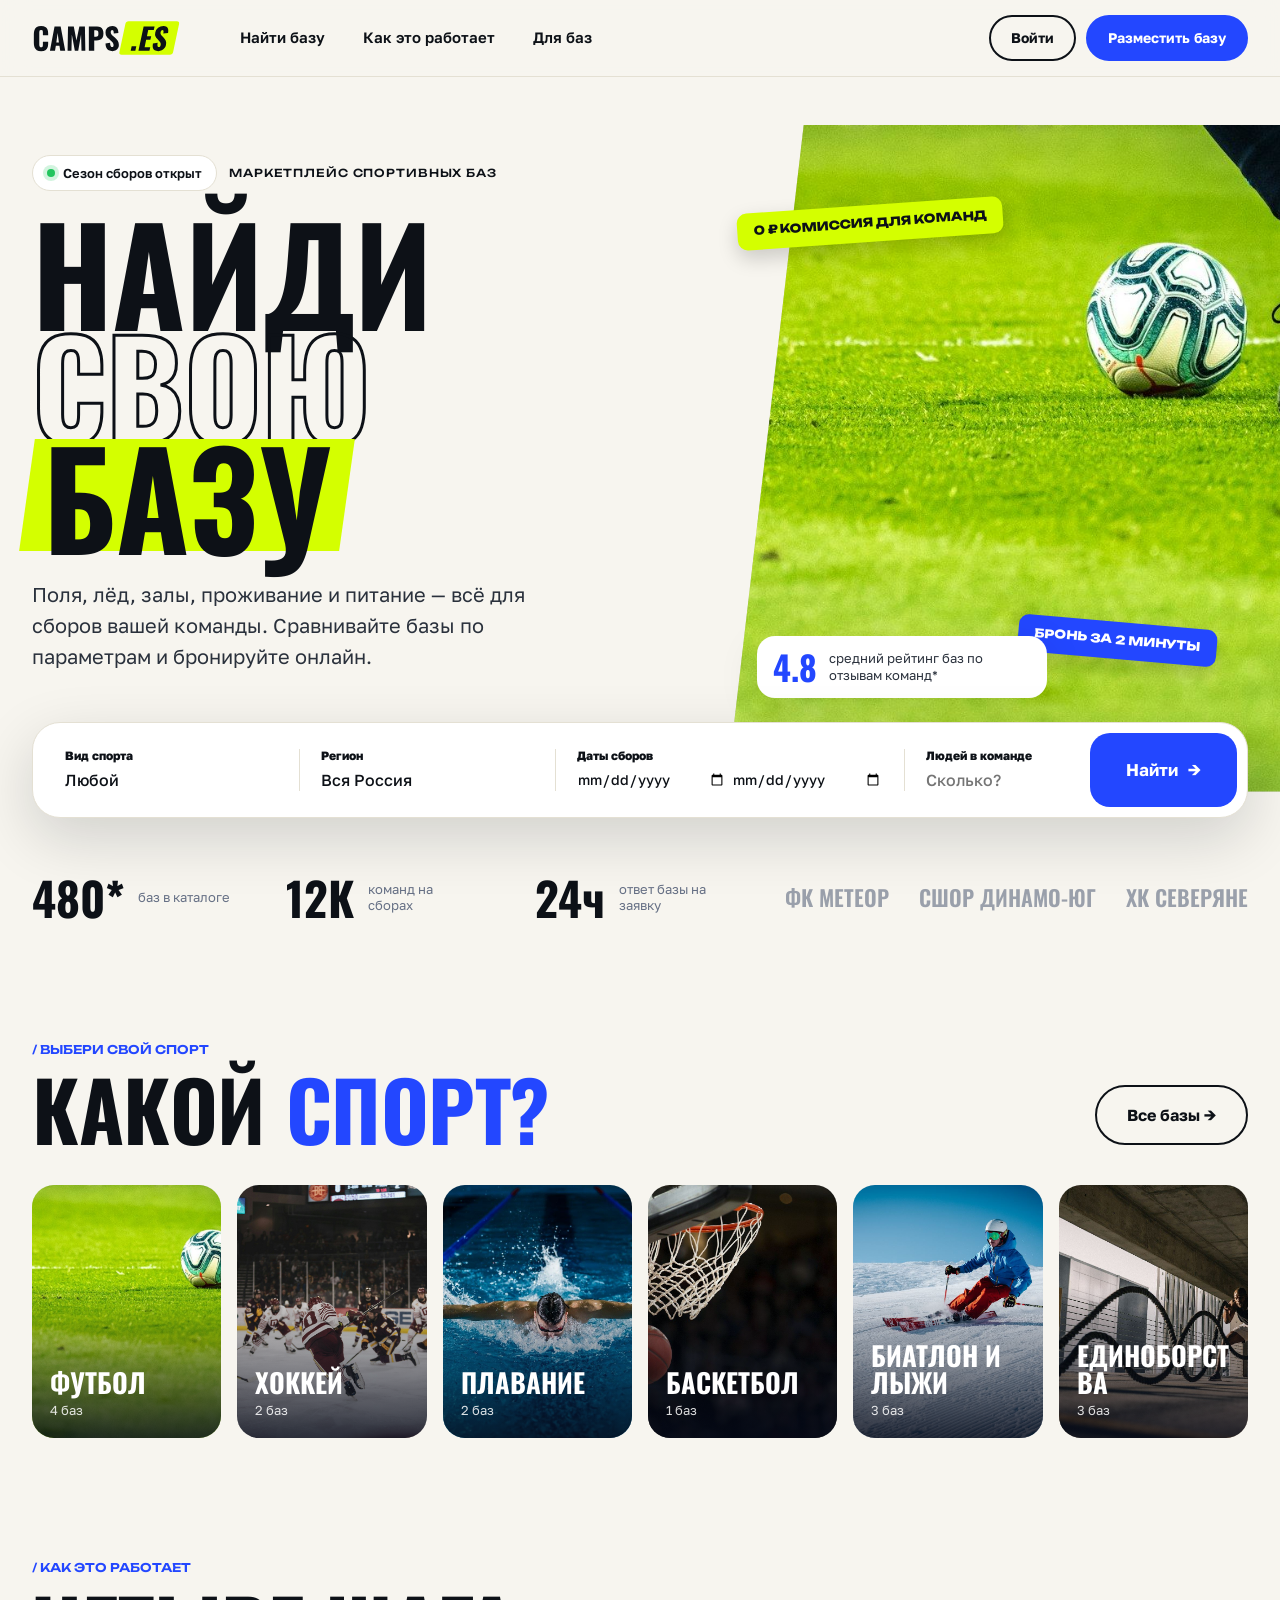
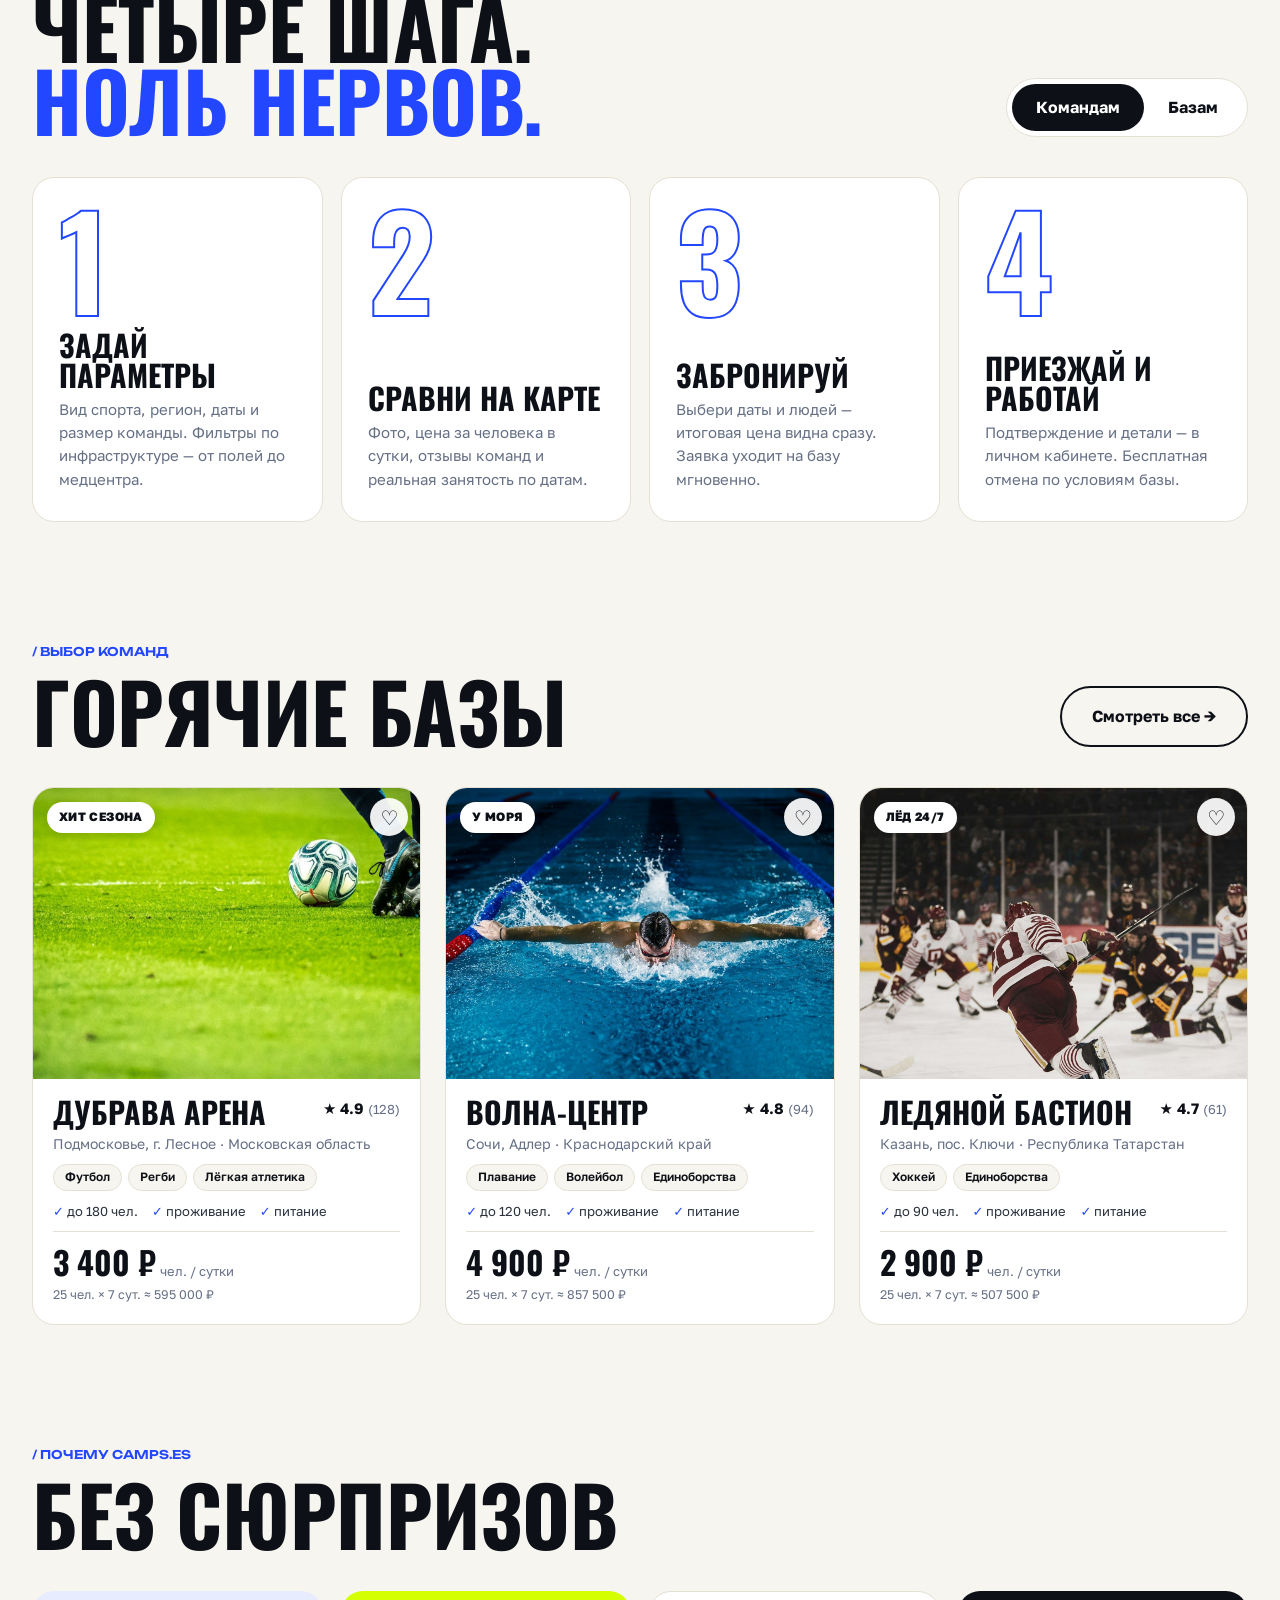
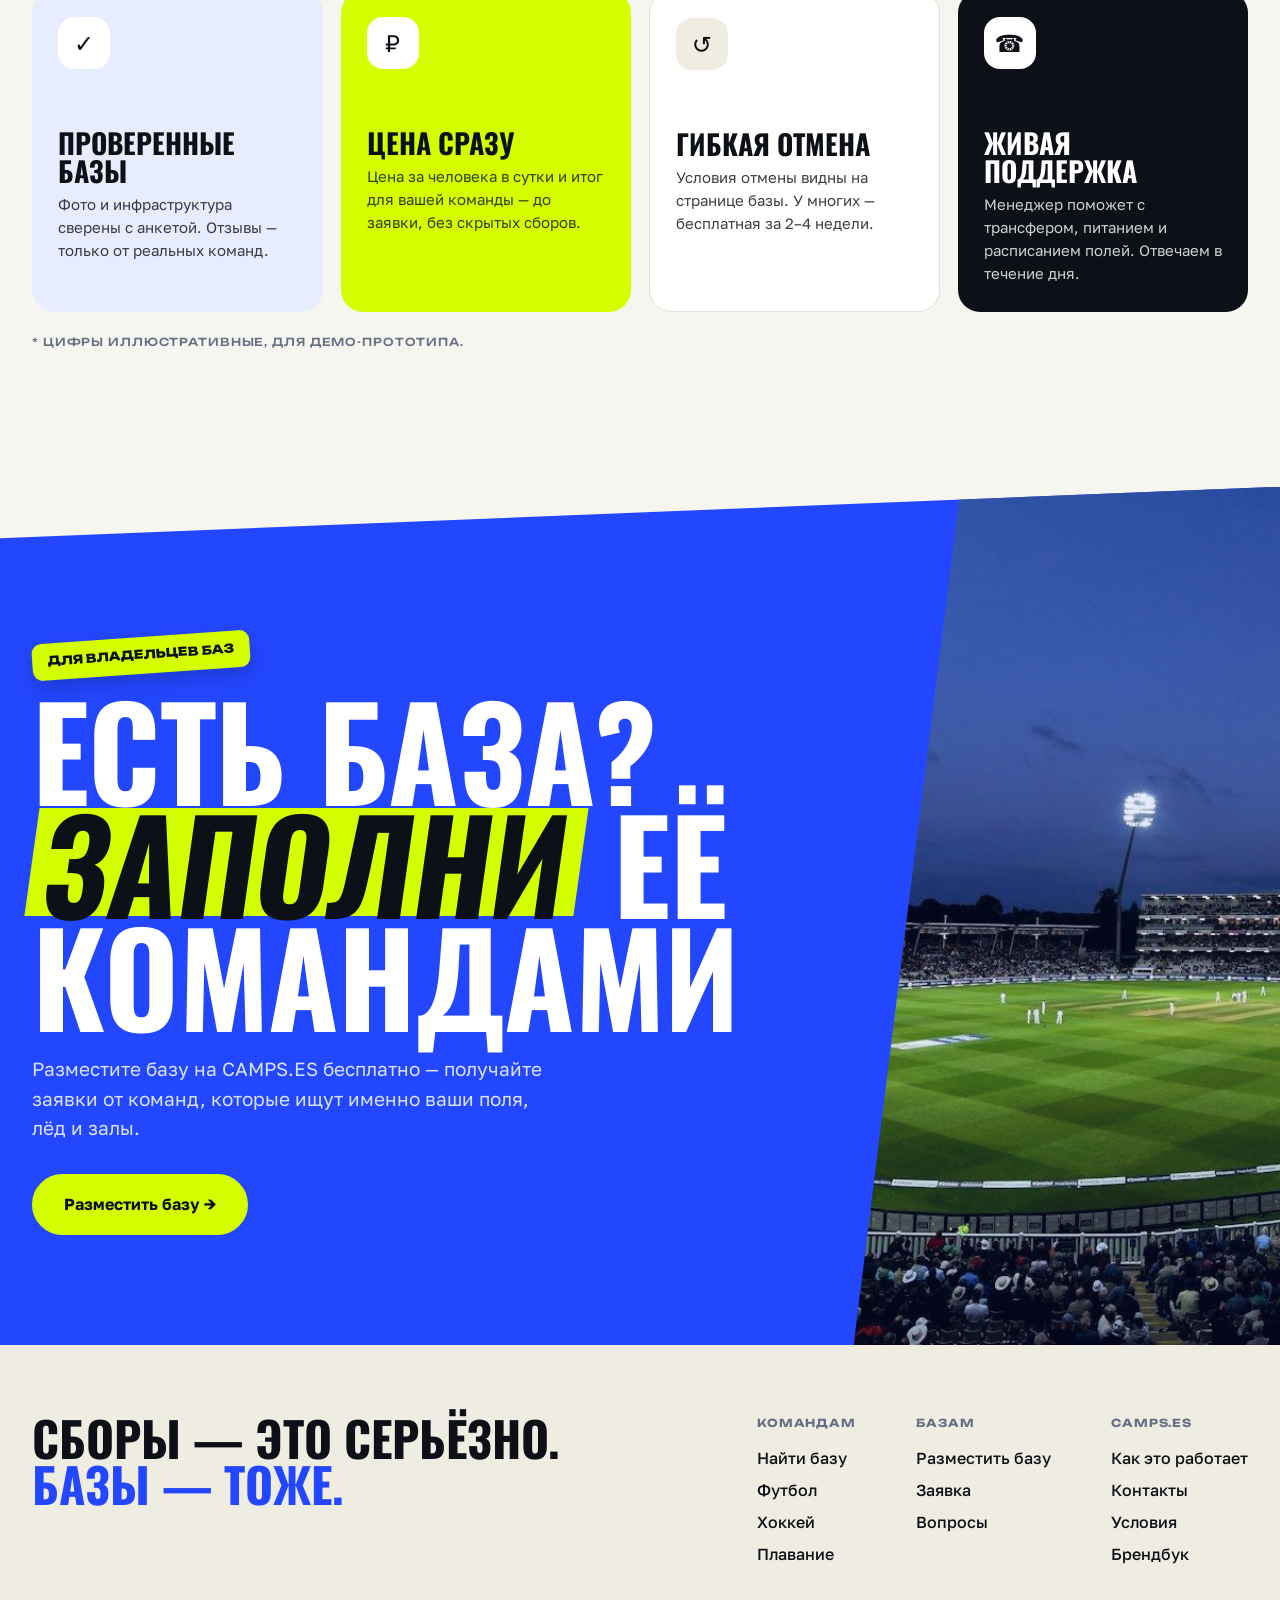
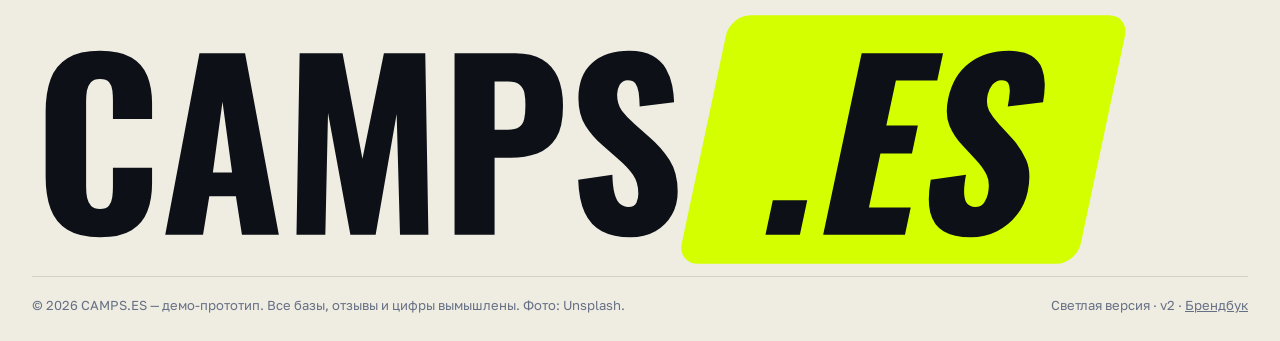
==== commit 1cc34198: "Add CAMPS.ES brandbook, logo SVGs, favicon, brand kit" ====
--- a/index.html
+++ b/index.html
@@ -2,6 +2,8 @@
 <html lang="ru"><head><meta charset="utf-8"><meta name="viewport" content="width=device-width,initial-scale=1">
 <title>CAMPS.ES — найди спортивную базу и забронируй сборы</title>
 <meta name="description" content="CAMPS.ES — маркетплейс спортивных баз. Команды находят базу по параметрам и бронируют сборы онлайн.">
+<meta property="og:title" content="CAMPS.ES — найди спортивную базу"><meta property="og:image" content="brand/social/share-image.png">
+<link rel="icon" href="brand/logo/favicon.svg" type="image/svg+xml"><link rel="icon" href="brand/logo/favicon.ico" sizes="any"><link rel="apple-touch-icon" href="brand/logo/apple-touch-icon.png">
 <link rel="stylesheet" href="css/style.css"></head>
 <body data-page="home">
 <section class="hero"><div class="wrap">
--- a/css/style.css
+++ b/css/style.css
@@ -380,3 +380,8 @@
 .phero .wrap>*,.fgrid>*{min-width:0}
 @media (max-width:600px){.phero h1{font-size:16.5vw!important}.phero .btn{display:flex;margin-bottom:10px}}
 .card.row .pic img{position:absolute;inset:0}
+
+/* logo svg */
+.logo img{height:34px;width:auto;display:block;transition:transform .2s}.logo:hover img{transform:rotate(-2deg) scale(1.04)}
+.ftr-logo .logo img{height:auto;width:min(100%,1100px)}
+@media (max-width:600px){.logo img{height:28px}}
